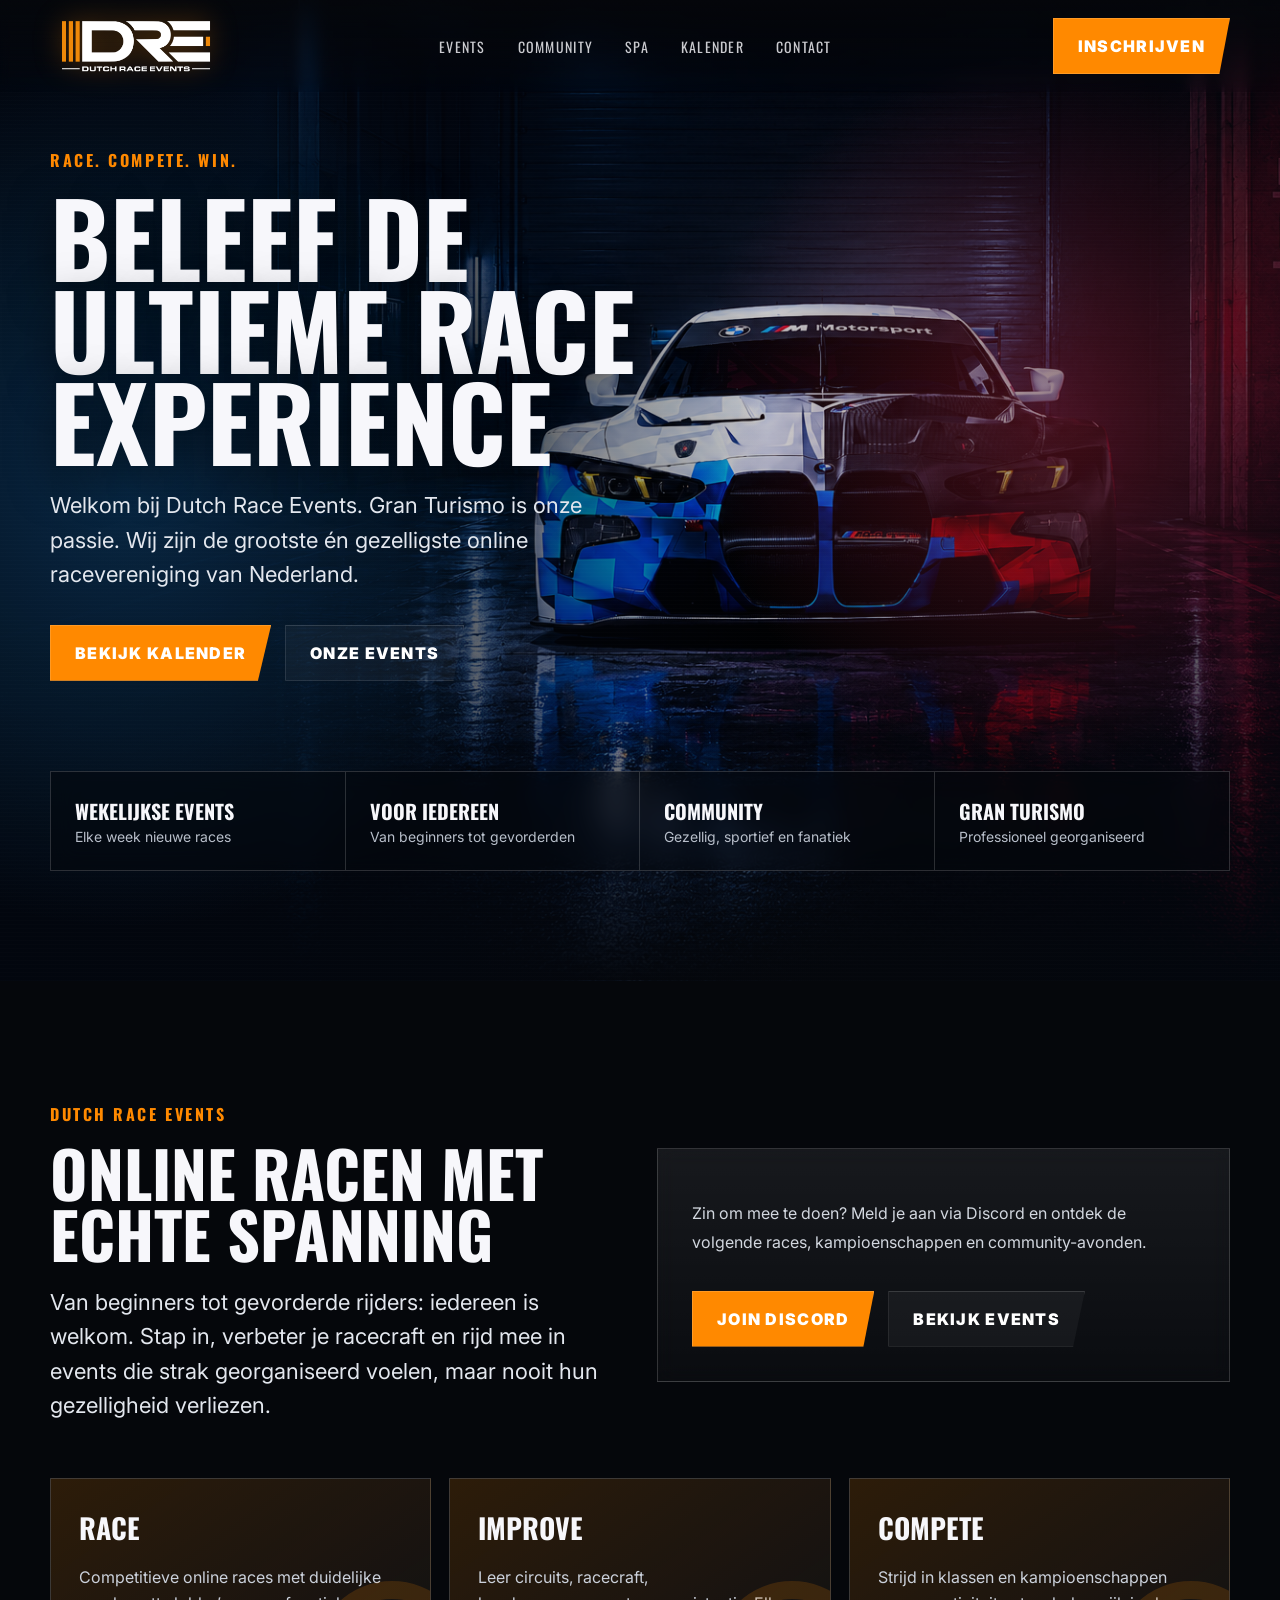
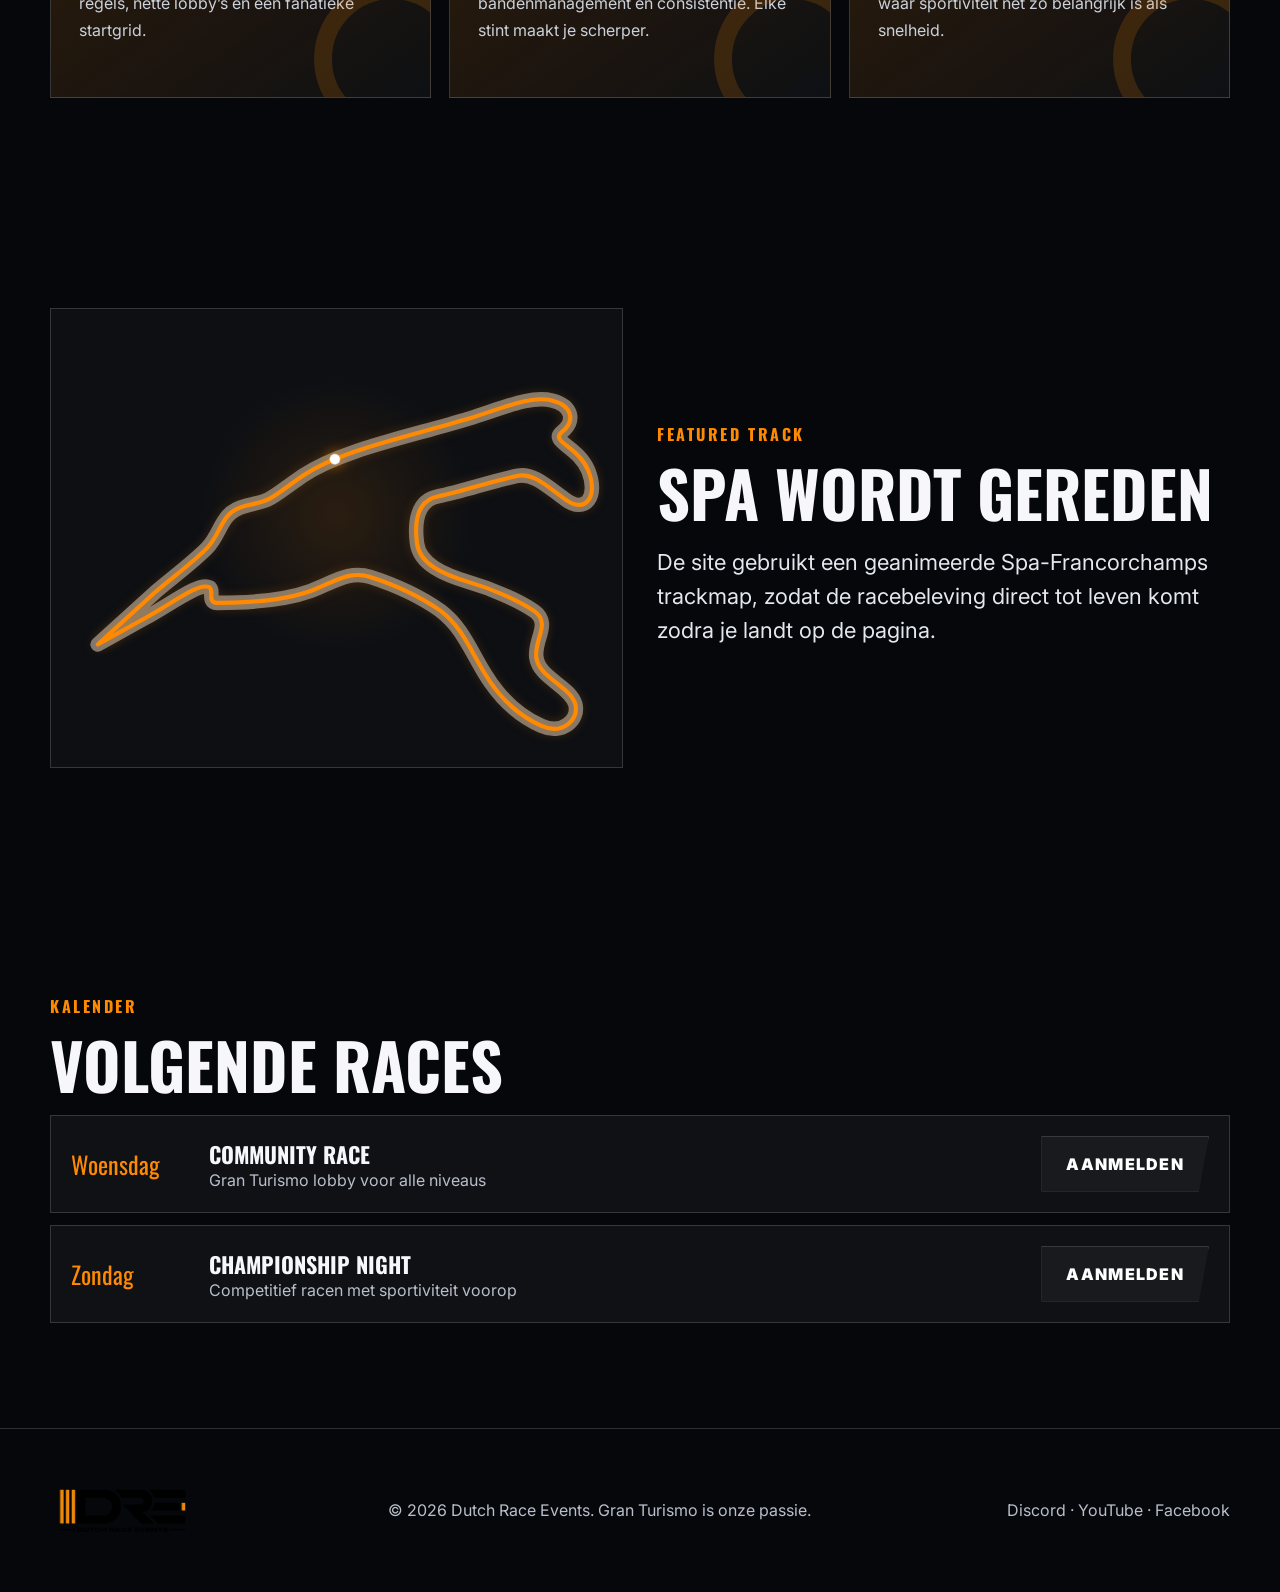
==== newwww/index.html @ 70f369c7 "newww" ====
<!doctype html>
<html lang="nl">
    <head>
        <meta charset="utf-8" />
        <meta name="viewport" content="width=device-width, initial-scale=1" />
        <title>Dutch Race Events</title>
        <meta
            name="description"
            content="Dutch Race Events: Gran Turismo racing community voor beginners en gevorderden."
        />
        <link rel="preconnect" href="https://fonts.googleapis.com" />
        <link rel="preconnect" href="https://fonts.gstatic.com" crossorigin />
        <link
            href="https://fonts.googleapis.com/css2?family=Oswald:wght@500;600;700&family=Inter:wght@400;500;700;900&display=swap"
            rel="stylesheet"
        />
        <style>
            :root {
                --orange: #ff8900;
                --ink: #06080d;
                --white: #f7f7fb;
                --muted: #b8bfca;
                --line: rgba(255, 255, 255, 0.16);
                --blue: #1d9cff;
                --red: #ff253c;
            }
            * {
                box-sizing: border-box;
            }
            html {
                scroll-behavior: smooth;
            }
            body {
                margin: 0;
                background: #05070b;
                color: var(--white);
                font-family: Inter, system-ui, sans-serif;
                overflow-x: hidden;
            }
            a {
                color: inherit;
                text-decoration: none;
            }
            .wrap {
                width: min(1180px, calc(100% - 40px));
                margin-inline: auto;
            }
            .hero {
                min-height: 100vh;
                position: relative;
                display: grid;
                place-items: stretch;
                background-image:
                    linear-gradient(
                        90deg,
                        rgba(2, 6, 14, 0.97) 0%,
                        rgba(2, 6, 14, 0.72) 32%,
                        rgba(2, 6, 14, 0.22) 60%,
                        rgba(2, 6, 14, 0.74) 100%
                    ),
                    linear-gradient(
                        0deg,
                        rgba(5, 7, 11, 1) 0%,
                        rgba(5, 7, 11, 0) 28%
                    ),
                    url("assets/hero-bg.png");
                background-size: cover;
                background-position: center;
                isolation: isolate;
            }
            .hero:before {
                content: "";
                position: absolute;
                inset: 0;
                background:
                    radial-gradient(
                        circle at 82% 42%,
                        rgba(255, 37, 60, 0.25),
                        transparent 30%
                    ),
                    radial-gradient(
                        circle at 10% 50%,
                        rgba(29, 156, 255, 0.22),
                        transparent 35%
                    );
                mix-blend-mode: screen;
                pointer-events: none;
            }
            .hero:after {
                content: "";
                position: absolute;
                inset: 0;
                background: linear-gradient(
                    rgba(255, 255, 255, 0.035) 1px,
                    transparent 1px
                );
                background-size: 100% 4px;
                opacity: 0.25;
                pointer-events: none;
            }
            header {
                position: fixed;
                top: 0;
                left: 0;
                right: 0;
                z-index: 20;
                background: linear-gradient(
                    180deg,
                    rgba(5, 7, 11, 0.86),
                    rgba(5, 7, 11, 0)
                );
                backdrop-filter: blur(6px);
            }
            nav {
                height: 92px;
                display: flex;
                align-items: center;
                justify-content: space-between;
                gap: 24px;
            }
            .brand {
                display: flex;
                align-items: center;
                gap: 16px;
                font-family: Oswald, sans-serif;
                font-weight: 700;
                text-transform: uppercase;
                letter-spacing: 0.05em;
            }
            .brand img {
                width: 168px;
                height: auto;
                display: block;
                filter: drop-shadow(0 0 14px rgba(255, 137, 0, 0.35));
            }
            .navlinks {
                display: flex;
                gap: 32px;
                align-items: center;
                font-family: Oswald, sans-serif;
                text-transform: uppercase;
                letter-spacing: 0.09em;
                font-size: 14px;
            }
            .navlinks a {
                opacity: 0.82;
            }
            .navlinks a:hover {
                color: var(--orange);
                opacity: 1;
            }
            .btn {
                display: inline-flex;
                align-items: center;
                gap: 10px;
                background: var(--orange);
                color: white;
                font-weight: 900;
                text-transform: uppercase;
                letter-spacing: 0.08em;
                padding: 17px 24px;
                border: 1px solid rgba(255, 255, 255, 0.14);
                box-shadow: 0 16px 36px rgba(255, 137, 0, 0.24);
                clip-path: polygon(0 0, 100% 0, 94% 100%, 0 100%);
            }
            .btn.secondary {
                background: rgba(255, 255, 255, 0.04);
                box-shadow: none;
            }
            .hero-content {
                position: relative;
                z-index: 2;
                align-self: center;
                padding: 132px 0 110px;
            }
            .eyebrow {
                color: var(--orange);
                font-family: Oswald, sans-serif;
                text-transform: uppercase;
                letter-spacing: 0.16em;
                font-weight: 700;
            }
            .hero h1 {
                font-family: Oswald, sans-serif;
                font-size: clamp(54px, 8vw, 118px);
                line-height: 0.9;
                margin: 18px 0 20px;
                text-transform: uppercase;
                max-width: 760px;
                text-shadow: 0 12px 45px rgba(0, 0, 0, 0.6);
            }
            .lead {
                font-size: clamp(17px, 2vw, 22px);
                line-height: 1.55;
                color: #e3e7ee;
                max-width: 560px;
            }
            .cta-row {
                display: flex;
                gap: 14px;
                margin-top: 34px;
                flex-wrap: wrap;
            }
            .stats {
                position: relative;
                z-index: 2;
                margin-top: 90px;
                display: grid;
                grid-template-columns: repeat(4, 1fr);
                border: 1px solid var(--line);
                background: rgba(4, 8, 14, 0.56);
                backdrop-filter: blur(12px);
            }
            .stat {
                padding: 24px;
                border-right: 1px solid var(--line);
            }
            .stat:last-child {
                border-right: 0;
            }
            .stat b {
                display: block;
                font-family: Oswald, sans-serif;
                text-transform: uppercase;
                font-size: 20px;
            }
            .stat span {
                color: var(--muted);
                font-size: 14px;
            }
            .section {
                padding: 105px 0;
                position: relative;
            }
            .section h2 {
                font-family: Oswald, sans-serif;
                text-transform: uppercase;
                font-size: clamp(38px, 5vw, 76px);
                line-height: 0.95;
                margin: 0 0 20px;
            }
            .grid {
                display: grid;
                grid-template-columns: 1fr 1fr;
                gap: 34px;
                align-items: center;
            }
            .panel {
                border: 1px solid var(--line);
                background: linear-gradient(
                    180deg,
                    rgba(255, 255, 255, 0.075),
                    rgba(255, 255, 255, 0.025)
                );
                padding: 34px;
                backdrop-filter: blur(10px);
            }
            .panel p {
                color: #d2d7df;
                line-height: 1.8;
            }
            .cards {
                display: grid;
                grid-template-columns: repeat(3, 1fr);
                gap: 18px;
                margin-top: 34px;
            }
            .card {
                padding: 28px;
                min-height: 220px;
                background: linear-gradient(
                    145deg,
                    rgba(255, 137, 0, 0.16),
                    rgba(255, 255, 255, 0.035)
                );
                border: 1px solid var(--line);
                position: relative;
                overflow: hidden;
            }
            .card:after {
                content: "";
                position: absolute;
                right: -40px;
                bottom: -40px;
                width: 120px;
                height: 120px;
                border: 18px solid rgba(255, 137, 0, 0.16);
                border-radius: 50%;
            }
            .card h3 {
                font-family: Oswald, sans-serif;
                text-transform: uppercase;
                font-size: 28px;
                margin: 0 0 12px;
            }
            .card p {
                color: #cbd1db;
                line-height: 1.65;
            }
            .track-box {
                position: relative;
                min-height: 460px;
                border: 1px solid var(--line);
                background:
                    radial-gradient(
                        circle at 50% 45%,
                        rgba(255, 137, 0, 0.12),
                        transparent 36%
                    ),
                    rgba(255, 255, 255, 0.03);
                overflow: hidden;
            }
            .spa-map {
                width: 100%;
                height: 100%;
                position: absolute;
                inset: 0;
            }
            .track-line {
                fill: none;
                stroke: #777;
                stroke-width: 28;
                stroke-linecap: round;
                stroke-linejoin: round;
            }
            .track-glow {
                fill: none;
                stroke: var(--orange);
                stroke-width: 8;
                stroke-linecap: round;
                stroke-linejoin: round;
                filter: drop-shadow(0 0 12px rgba(255, 137, 0, 0.65));
            }
            .car {
                fill: #fff;
                filter: drop-shadow(0 0 13px var(--orange));
            }
            .calendar {
                display: grid;
                gap: 12px;
            }
            .race {
                display: grid;
                grid-template-columns: 120px 1fr auto;
                gap: 18px;
                align-items: center;
                padding: 20px;
                border: 1px solid var(--line);
                background: rgba(255, 255, 255, 0.04);
            }
            .race time {
                font-family: Oswald, sans-serif;
                color: var(--orange);
                font-size: 24px;
            }
            .race b {
                font-family: Oswald, sans-serif;
                text-transform: uppercase;
                font-size: 22px;
            }
            .race span {
                color: var(--muted);
            }
            footer {
                border-top: 1px solid var(--line);
                padding: 42px 0;
                color: var(--muted);
            }
            .footer-row {
                display: flex;
                align-items: center;
                justify-content: space-between;
                gap: 20px;
            }
            .footer-row img {
                width: 142px;
            }
            @media (max-width: 880px) {
                nav {
                    height: 78px;
                }
                .navlinks {
                    display: none;
                }
                .brand img {
                    width: 130px;
                }
                .hero-content {
                    padding-top: 118px;
                }
                .stats,
                .grid,
                .cards {
                    grid-template-columns: 1fr;
                }
                .stat {
                    border-right: 0;
                    border-bottom: 1px solid var(--line);
                }
                .race {
                    grid-template-columns: 1fr;
                }
                .track-box {
                    min-height: 330px;
                }
                .footer-row {
                    align-items: flex-start;
                    flex-direction: column;
                }
            }
        </style>
    </head>
    <body>
        <header>
            <div class="wrap">
                <nav>
                    <a class="brand" href="#"
                        ><img
                            src="assets/DRE-wit.png"
                            alt="Dutch Race Events logo"
                    /></a>
                    <div class="navlinks">
                        <a href="#events">Events</a
                        ><a href="#community">Community</a><a href="#spa">Spa</a
                        ><a href="#kalender">Kalender</a
                        ><a href="#contact">Contact</a>
                    </div>
                    <a
                        class="btn"
                        href="https://discord.gg/"
                        target="_blank"
                        rel="noreferrer"
                        >Inschrijven</a
                    >
                </nav>
            </div>
        </header>
        <main>
            <section class="hero">
                <div class="wrap hero-content">
                    <p class="eyebrow">Race. Compete. Win.</p>
                    <h1>Beleef de ultieme race experience</h1>
                    <p class="lead">
                        Welkom bij Dutch Race Events. Gran Turismo is onze
                        passie. Wij zijn de grootste én gezelligste online
                        racevereniging van Nederland.
                    </p>
                    <div class="cta-row">
                        <a class="btn" href="#kalender">Bekijk kalender</a
                        ><a class="btn secondary" href="#events">Onze events</a>
                    </div>
                    <div class="stats">
                        <div class="stat">
                            <b>Wekelijkse events</b
                            ><span>Elke week nieuwe races</span>
                        </div>
                        <div class="stat">
                            <b>Voor iedereen</b
                            ><span>Van beginners tot gevorderden</span>
                        </div>
                        <div class="stat">
                            <b>Community</b
                            ><span>Gezellig, sportief en fanatiek</span>
                        </div>
                        <div class="stat">
                            <b>Gran Turismo</b
                            ><span>Professioneel georganiseerd</span>
                        </div>
                    </div>
                </div>
            </section>
            <section class="section" id="events">
                <div class="wrap grid">
                    <div>
                        <p class="eyebrow">Dutch Race Events</p>
                        <h2>Online racen met echte spanning</h2>
                        <p class="lead">
                            Van beginners tot gevorderde rijders: iedereen is
                            welkom. Stap in, verbeter je racecraft en rijd mee
                            in events die strak georganiseerd voelen, maar nooit
                            hun gezelligheid verliezen.
                        </p>
                    </div>
                    <div class="panel">
                        <p>
                            Zin om mee te doen? Meld je aan via Discord en
                            ontdek de volgende races, kampioenschappen en
                            community-avonden.
                        </p>
                        <div class="cta-row">
                            <a
                                class="btn"
                                href="https://discord.gg/"
                                target="_blank"
                                rel="noreferrer"
                                >Join Discord</a
                            ><a class="btn secondary" href="#kalender"
                                >Bekijk events</a
                            >
                        </div>
                    </div>
                </div>
                <div class="wrap cards">
                    <article class="card">
                        <h3>Race</h3>
                        <p>
                            Competitieve online races met duidelijke regels,
                            nette lobby’s en een fanatieke startgrid.
                        </p>
                    </article>
                    <article class="card">
                        <h3>Improve</h3>
                        <p>
                            Leer circuits, racecraft, bandenmanagement en
                            consistentie. Elke stint maakt je scherper.
                        </p>
                    </article>
                    <article class="card">
                        <h3>Compete</h3>
                        <p>
                            Strijd in klassen en kampioenschappen waar
                            sportiviteit net zo belangrijk is als snelheid.
                        </p>
                    </article>
                </div>
            </section>
            <section class="section" id="spa">
                <div class="wrap grid">
                    <div class="track-box">
                        <svg viewBox="0 0 1100 760" class="spa-map">
                            <path
                                id="spaPath"
                                d="M90 585 L200 485 C235 455 270 430 300 400 C330 370 325 330 375 318 C430 306 420 305 485 260 C560 210 690 185 805 150 C875 128 925 105 965 115 C1005 125 1010 155 985 175 C960 195 1015 202 1035 250 C1055 300 1030 335 990 305 C955 280 930 255 900 260 C850 270 795 290 745 300 C705 308 700 350 705 390 C710 430 755 450 805 465 C850 478 900 500 930 520 C965 545 930 575 935 610 C940 650 1000 665 1010 700 C1018 730 985 760 945 742 C900 722 865 690 835 640 C805 590 790 550 750 520 C705 488 655 468 615 455 C575 442 545 465 500 482 C450 500 390 505 320 505 C300 505 315 480 305 475 C285 465 235 505 180 535 Z"
                                class="track-line"
                            />
                            <path
                                d="M90 585 L200 485 C235 455 270 430 300 400 C330 370 325 330 375 318 C430 306 420 305 485 260 C560 210 690 185 805 150 C875 128 925 105 965 115 C1005 125 1010 155 985 175 C960 195 1015 202 1035 250 C1055 300 1030 335 990 305 C955 280 930 255 900 260 C850 270 795 290 745 300 C705 308 700 350 705 390 C710 430 755 450 805 465 C850 478 900 500 930 520 C965 545 930 575 935 610 C940 650 1000 665 1010 700 C1018 730 985 760 945 742 C900 722 865 690 835 640 C805 590 790 550 750 520 C705 488 655 468 615 455 C575 442 545 465 500 482 C450 500 390 505 320 505 C300 505 315 480 305 475 C285 465 235 505 180 535 Z"
                                class="track-glow"
                            />
                            <circle r="10" class="car">
                                <animateMotion
                                    dur="10s"
                                    repeatCount="indefinite"
                                    rotate="auto"
                                >
                                    <mpath href="#spaPath" />
                                </animateMotion>
                            </circle>
                        </svg>
                    </div>
                    <div>
                        <p class="eyebrow">Featured track</p>
                        <h2>Spa wordt gereden</h2>
                        <p class="lead">
                            De site gebruikt een geanimeerde Spa-Francorchamps
                            trackmap, zodat de racebeleving direct tot leven
                            komt zodra je landt op de pagina.
                        </p>
                    </div>
                </div>
            </section>
            <section class="section" id="kalender">
                <div class="wrap">
                    <p class="eyebrow">Kalender</p>
                    <h2>Volgende races</h2>
                    <div class="calendar">
                        <div class="race">
                            <time>Woensdag</time>
                            <div>
                                <b>Community Race</b><br /><span
                                    >Gran Turismo lobby voor alle niveaus</span
                                >
                            </div>
                            <a
                                class="btn secondary"
                                href="https://discord.gg/"
                                target="_blank"
                                rel="noreferrer"
                                >Aanmelden</a
                            >
                        </div>
                        <div class="race">
                            <time>Zondag</time>
                            <div>
                                <b>Championship Night</b><br /><span
                                    >Competitief racen met sportiviteit
                                    voorop</span
                                >
                            </div>
                            <a
                                class="btn secondary"
                                href="https://discord.gg/"
                                target="_blank"
                                rel="noreferrer"
                                >Aanmelden</a
                            >
                        </div>
                    </div>
                </div>
            </section>
        </main>
        <footer id="contact">
            <div class="wrap footer-row">
                <img src="assets/dre-logo.png" alt="Dutch Race Events logo" />
                <p>© 2026 Dutch Race Events. Gran Turismo is onze passie.</p>
                <p>Discord · YouTube · Facebook</p>
            </div>
        </footer>
    </body>
</html>
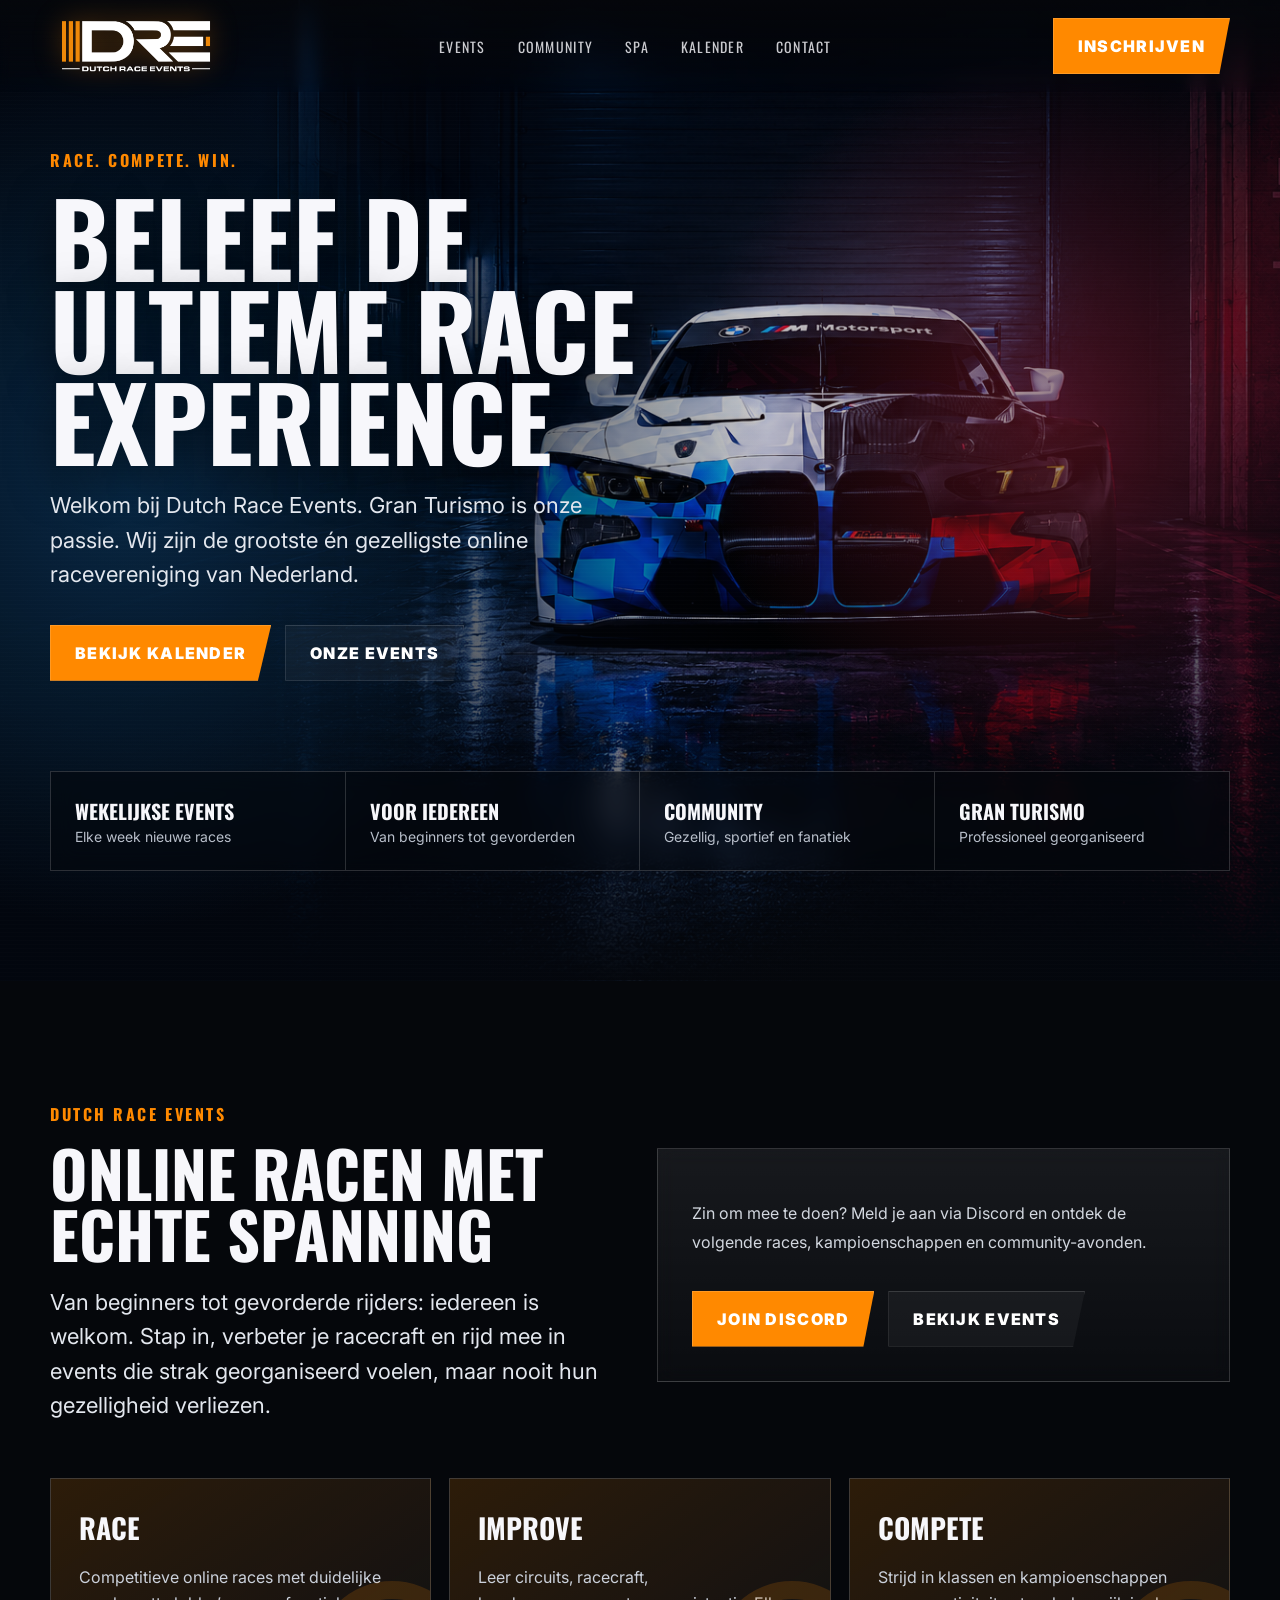
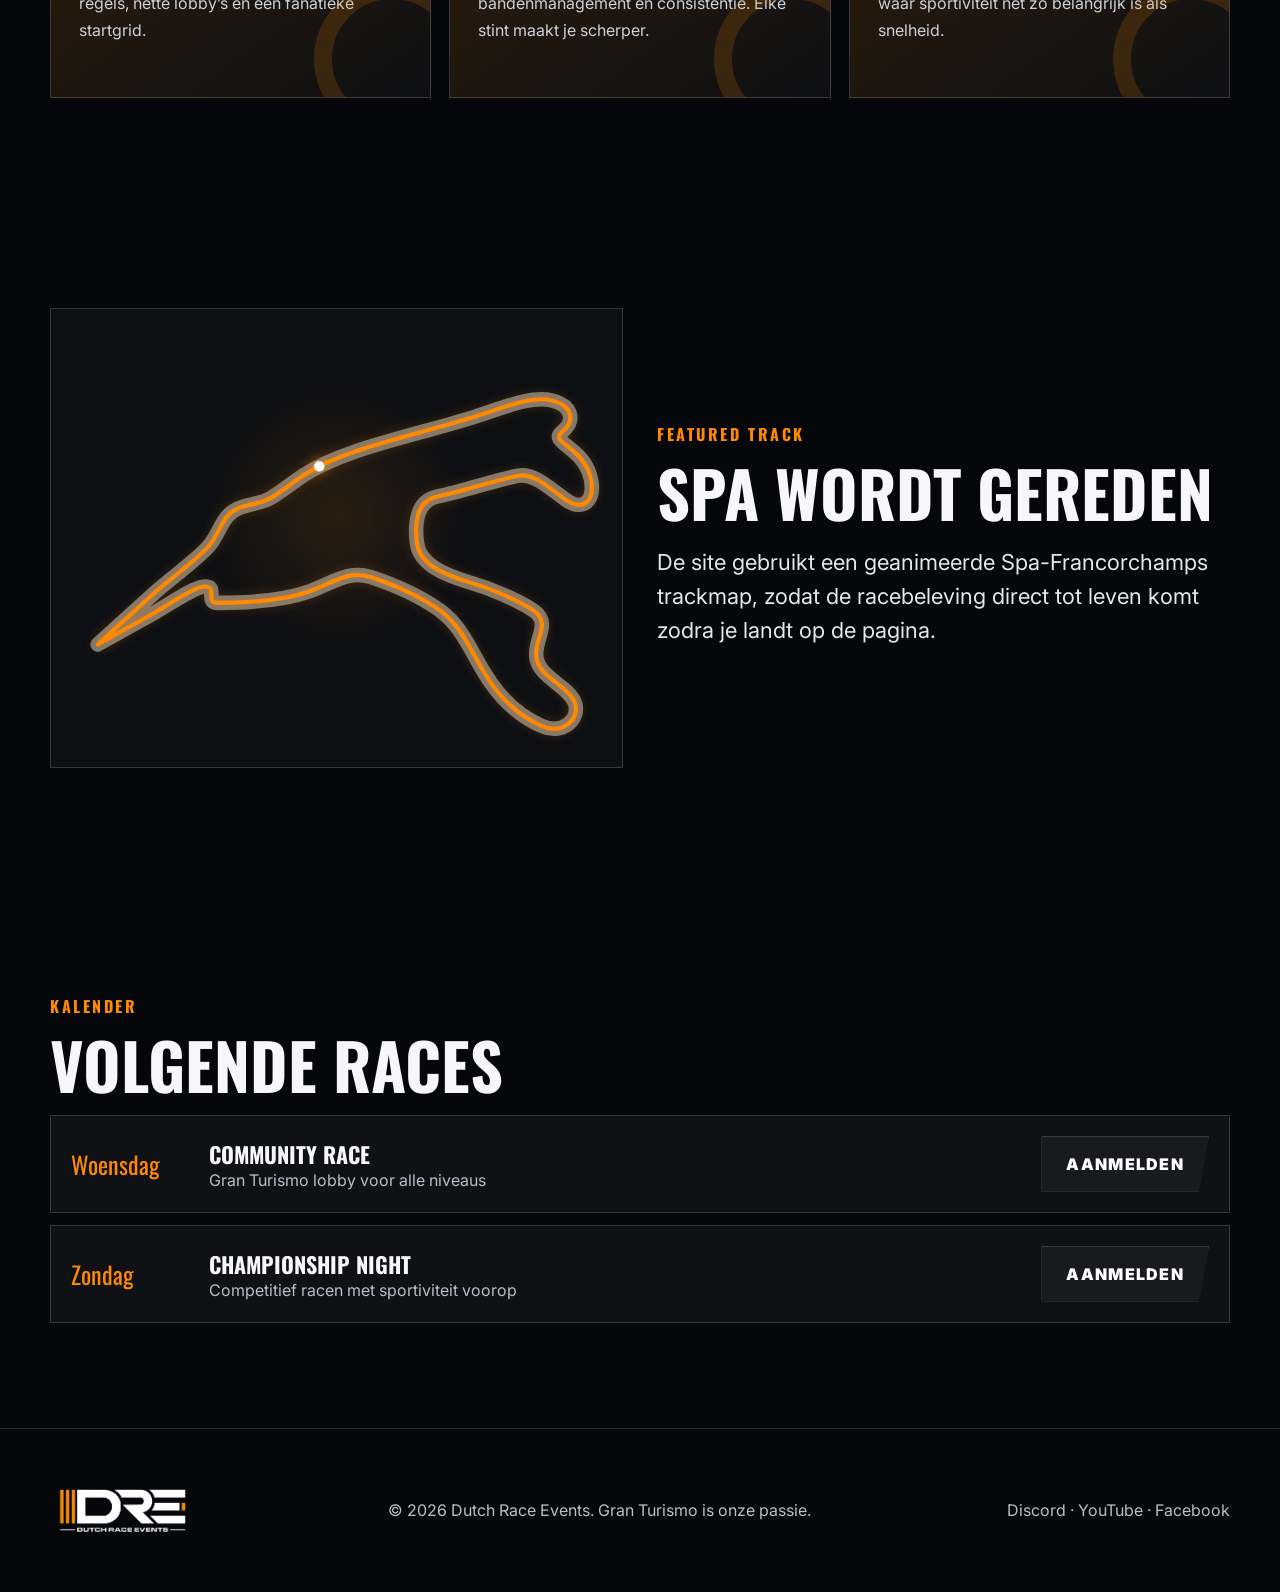
==== commit 1f1c1b86: "wit logo" ====
--- a/newwww/index.html
+++ b/newwww/index.html
@@ -601,7 +601,7 @@
         </main>
         <footer id="contact">
             <div class="wrap footer-row">
-                <img src="assets/dre-logo.png" alt="Dutch Race Events logo" />
+                <img src="assets/DRE-wit.png" alt="Dutch Race Events logo" />
                 <p>© 2026 Dutch Race Events. Gran Turismo is onze passie.</p>
                 <p>Discord · YouTube · Facebook</p>
             </div>
